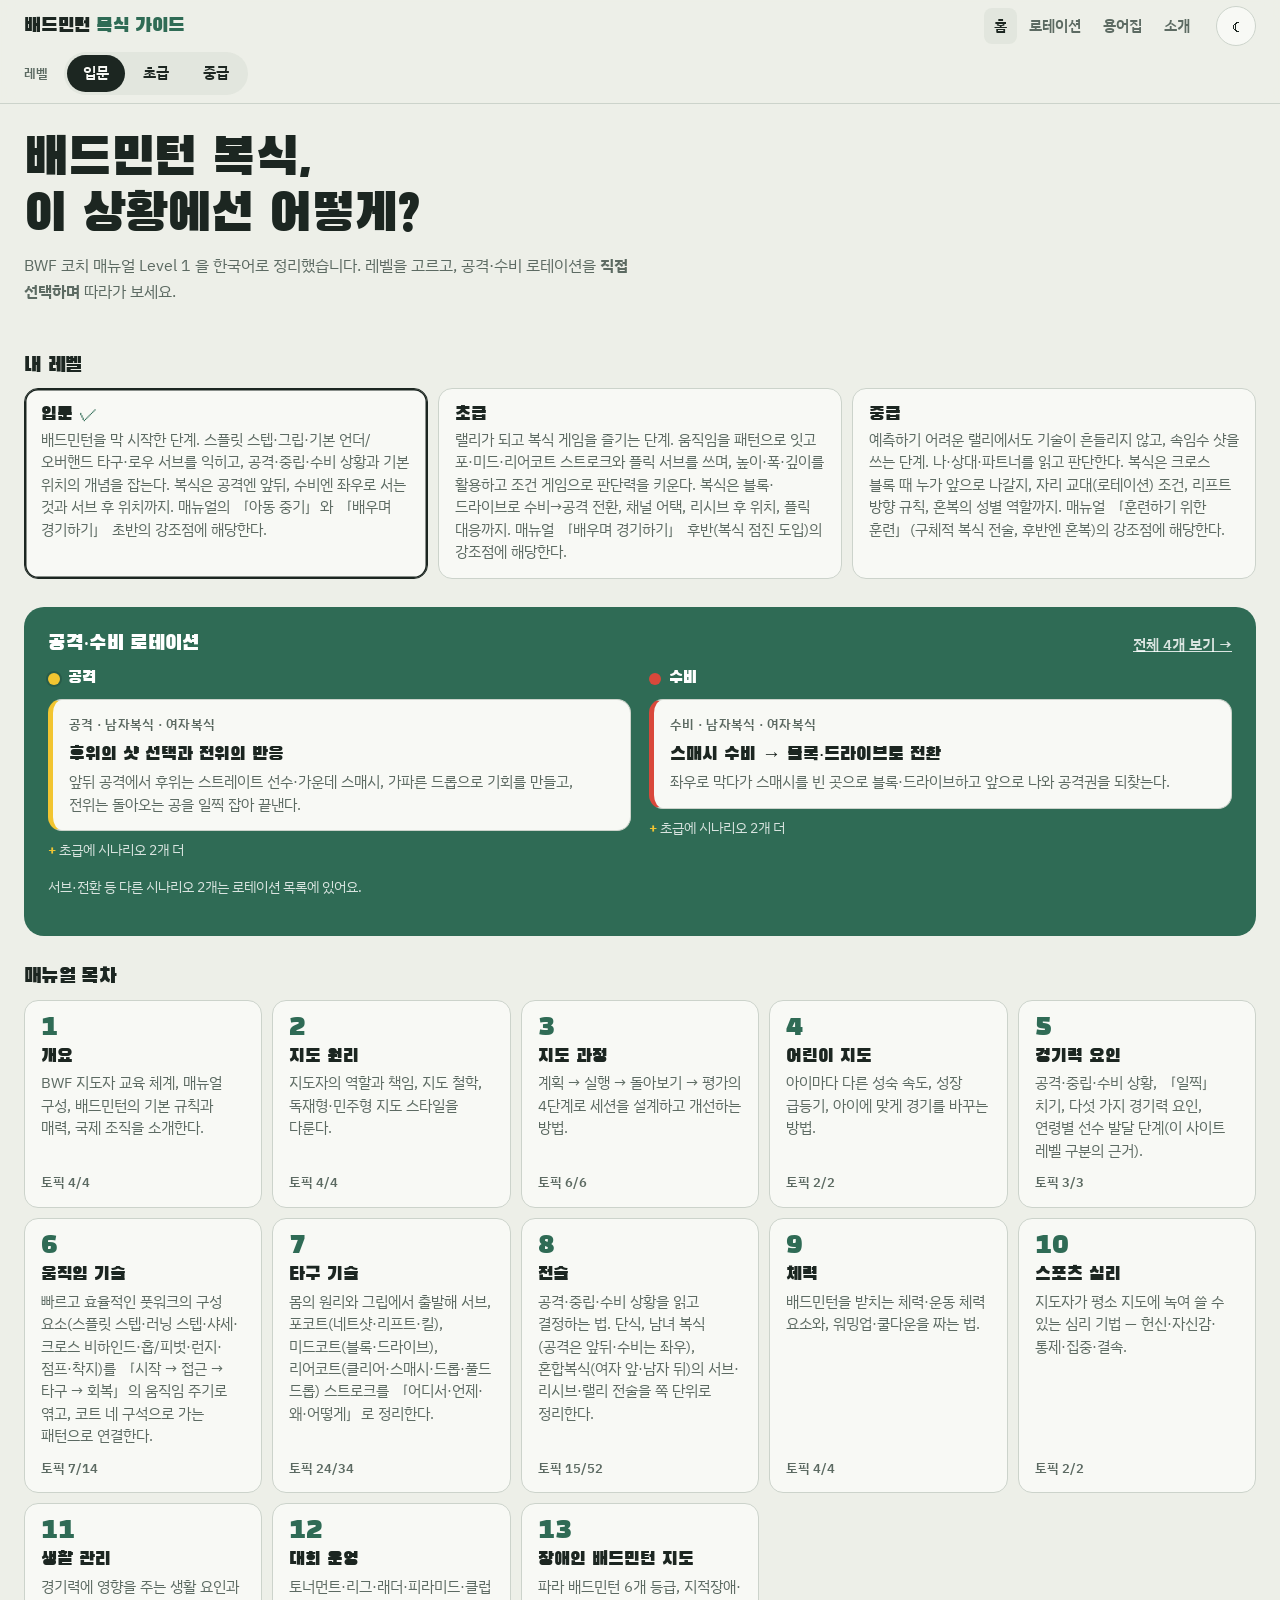
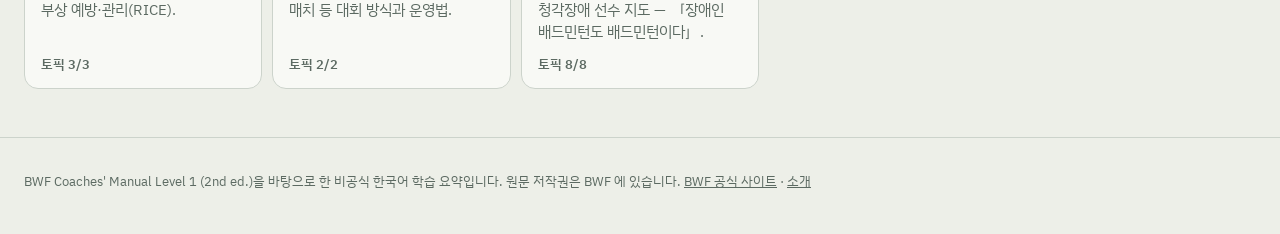
==== docs/index.html @ b3178d60 "feat: BWF 코치 매뉴얼 기반 배드민턴 복식 가이드 사이트 - BWF Coaches' Manual Level 1 (2판) 13개 모듈을 한국어로 요약·재구성(토픽 138, 용" ====
<!DOCTYPE html>
<html lang="ko">
<head>
<meta charset="UTF-8">
<meta name="viewport" content="width=device-width, initial-scale=1, viewport-fit=cover">
<title>배드민턴 복식 가이드</title>
<meta name="description" content="BWF 코치 매뉴얼 Level 1 을 바탕으로 한 비공식 한국어 배드민턴 학습 가이드 — 레벨별 토픽과 선택형 공격·수비 로테이션.">
<meta name="color-scheme" content="light dark">
<link rel="icon" href="data:image/svg+xml,%3Csvg xmlns='http://www.w3.org/2000/svg' viewBox='0 0 32 32'%3E%3Crect width='32' height='32' rx='7' fill='%232F6B55'/%3E%3Ccircle cx='16' cy='20' r='5' fill='%23F2C531'/%3E%3Cpath d='M12 17 L16 5 L20 17' fill='none' stroke='%23fff' stroke-width='2'/%3E%3C/svg%3E">
<link rel="preconnect" href="https://fonts.googleapis.com">
<link rel="preconnect" href="https://fonts.gstatic.com" crossorigin>
<link href="https://fonts.googleapis.com/css2?family=Black+Han+Sans&family=IBM+Plex+Sans+KR:wght@400;500;600;700&display=swap" rel="stylesheet">
<link rel="stylesheet" href="assets/style.css">
<script type="module" src="assets/app.js"></script>
</head>
<body>
<a class="skip" href="#view" onclick="event.preventDefault();document.getElementById('view').focus()">본문으로 건너뛰기</a>
<header class="site-header">
  <div class="bar">
    <a class="brand" href="#/" data-nav="home" data-base="#/">배드민턴 <span>복식 가이드</span></a>
    <nav class="site-nav" aria-label="주 메뉴">
      <a href="#/" data-nav="home" data-base="#/">홈</a>
      <a href="#/r" data-nav="r" data-base="#/r">로테이션</a>
      <a href="#/glossary" data-nav="glossary" data-base="#/glossary">용어집</a>
      <a href="#/about" data-nav="about" data-base="#/about">소개</a>
    </nav>
    <button type="button" id="theme-toggle" class="icon-btn" aria-label="화면 테마 바꾸기">☾</button>
  </div>
  <div class="level-row">
    <span class="level-label" id="level-label">레벨</span>
    <div class="segmented" id="level-bar" role="group" aria-labelledby="level-label"></div>
  </div>
</header>
<main id="view" tabindex="-1">
  <noscript><p>이 사이트는 자바스크립트가 필요합니다.</p></noscript>
</main>
<footer class="site-footer">
  <p>BWF Coaches' Manual Level 1 (2nd ed.)을 바탕으로 한 비공식 한국어 학습 요약입니다. 원문 저작권은 BWF 에 있습니다.
    <a href="https://corporate.bwfbadminton.com/" rel="noopener">BWF 공식 사이트</a> · <a href="#/about" data-nav="about" data-base="#/about">소개</a></p>
</footer>
</body>
</html>
---- docs/assets/style.css ----
/* 배드민턴 복식 가이드 — 초안(draft_rotation.html)의 시각 정체성을 잇는다:
   초록 매트 코트, 우리 팀 노랑 / 상대 빨강, IBM Plex Sans KR + Black Han Sans. 모바일 우선. */

:root {
  --paper: #EDEFE8; --panel: #F8F9F5; --ink: #1C2621; --muted: #5C6A62; --rule: #CCD3CB;
  --mat: #2F6B55; --mat-deep: #245746; --line: #F4F6F0;
  --a: #F2C531; --a-ink: #2A2306; --b: #D9483B; --b-ink: #FFFFFF;
  --focus: #1D5FD1; --chip: #E2E6DE; --chip-on: #1C2621; --chip-on-ink: #F8F9F5;
  --good: #2E7D4F; --good-bg: #DDF0E3; --ok: #8A6A00; --ok-bg: #FBF0C8; --risky: #B3362B; --risky-bg: #F9DEDA;
  --gutter: 16px; --radius: 14px;
}
@media (prefers-color-scheme: dark) {
  :root:not([data-theme="light"]) {
    --paper: #18201C; --panel: #202A25; --ink: #E5EAE5; --muted: #9AA79F; --rule: #34413A;
    --mat: #2B624E; --mat-deep: #204B3C; --focus: #7FB0FF; --chip: #2A3530; --chip-on: #E5EAE5; --chip-on-ink: #18201C;
    --good: #7BD69B; --good-bg: #1F3A2A; --ok: #F0CF63; --ok-bg: #3A3418; --risky: #FF8A7E; --risky-bg: #45221F;
  }
}
:root[data-theme="dark"] {
  --paper: #18201C; --panel: #202A25; --ink: #E5EAE5; --muted: #9AA79F; --rule: #34413A;
  --mat: #2B624E; --mat-deep: #204B3C; --focus: #7FB0FF; --chip: #2A3530; --chip-on: #E5EAE5; --chip-on-ink: #18201C;
  --good: #7BD69B; --good-bg: #1F3A2A; --ok: #F0CF63; --ok-bg: #3A3418; --risky: #FF8A7E; --risky-bg: #45221F;
}

*, *::before, *::after { box-sizing: border-box; }
html { -webkit-text-size-adjust: 100%; }
body {
  margin: 0; background: var(--paper); color: var(--ink);
  font-family: "IBM Plex Sans KR", "Apple SD Gothic Neo", "Malgun Gothic", "Noto Sans KR", sans-serif;
  font-size: 16px; line-height: 1.65; -webkit-font-smoothing: antialiased;
  word-break: keep-all; overflow-wrap: break-word; overflow-x: hidden;
}
h1, h2, h3 { font-family: "Black Han Sans", "IBM Plex Sans KR", "Malgun Gothic", sans-serif; font-weight: 400; letter-spacing: -.01em; margin: 0; line-height: 1.2; }
h1 { font-size: clamp(26px, 6vw, 40px); }
h2 { font-size: 21px; }
h3 { font-size: 17px; }
a { color: inherit; }
button { font: inherit; color: inherit; touch-action: manipulation; -webkit-tap-highlight-color: transparent; }
:focus-visible { outline: 3px solid var(--focus); outline-offset: 2px; border-radius: 6px; }
.sr-only { position: absolute; width: 1px; height: 1px; overflow: hidden; clip: rect(0 0 0 0); white-space: nowrap; }
.skip { position: absolute; left: -999px; top: 8px; background: var(--ink); color: var(--paper); padding: 8px 12px; border-radius: 8px; z-index: 50; }
.skip:focus { left: 8px; }
.muted { color: var(--muted); }
.small { font-size: 14px; }
.eyebrow { margin: 0 0 4px; font-size: 13px; font-weight: 600; color: var(--muted); letter-spacing: .02em; }
.lede { color: var(--muted); margin: 8px 0 0; max-width: 62ch; }
.src { font-size: 13px; color: var(--muted); margin: 14px 0 0; }
.loading { padding: 40px var(--gutter); color: var(--muted); }

/* ── 헤더 */
.site-header { position: relative; z-index: 30; background: color-mix(in srgb, var(--paper) 92%, transparent);
  backdrop-filter: blur(8px); -webkit-backdrop-filter: blur(8px); border-bottom: 1px solid var(--rule);
  padding-top: env(safe-area-inset-top, 0px); }
.bar, .level-row { max-width: 1280px; margin: 0 auto; padding: 0 var(--gutter); display: flex; align-items: center; gap: 8px 16px; }
.bar { min-height: 52px; flex-wrap: wrap; }
.brand { font-family: "Black Han Sans", sans-serif; font-size: 20px; text-decoration: none; white-space: nowrap; }
.brand span { color: var(--mat); }
.site-nav { order: 3; flex: 1 0 100%; display: flex; gap: 2px; margin: 0 0 4px -10px; overflow-x: auto; scrollbar-width: none; }
.site-nav a { padding: 6px 10px; border-radius: 8px; text-decoration: none; font-weight: 600; font-size: 15px; white-space: nowrap; color: var(--muted); }
.site-nav a[aria-current="page"] { color: var(--ink); background: var(--chip); }
.icon-btn { margin-left: auto; border: 1.5px solid var(--rule); background: var(--panel); width: 40px; height: 40px; border-radius: 50%; cursor: pointer; flex: 0 0 auto; }
.level-row { padding-bottom: 8px; }
.level-label { font-size: 13px; color: var(--muted); font-weight: 600; }
.segmented { display: inline-flex; background: var(--chip); border-radius: 999px; padding: 3px; gap: 2px; }
.seg { border: 0; background: none; padding: 6px 16px; border-radius: 999px; cursor: pointer; font-weight: 600; font-size: 15px; min-height: 36px; }
.seg[aria-pressed="true"] { background: var(--chip-on); color: var(--chip-on-ink); }

main#view { max-width: 1280px; margin: 0 auto; padding: 20px var(--gutter) 48px; outline: none; }
.site-footer { max-width: 1280px; margin: 0 auto; padding: 20px var(--gutter) calc(28px + env(safe-area-inset-bottom, 0px)); border-top: 1px solid var(--rule); font-size: 13px; color: var(--muted); }

/* ── 공통 부품 */
.btn { display: inline-flex; align-items: center; justify-content: center; gap: 6px; min-height: 44px; padding: 0 18px;
  border-radius: 999px; border: 1.5px solid var(--rule); background: var(--panel); font-weight: 600; text-decoration: none; cursor: pointer; }
.btn:hover { border-color: var(--ink); }
.btn.primary { background: var(--ink); color: var(--paper); border-color: var(--ink); }
.cbtn { border: 1.5px solid var(--rule); background: var(--panel); padding: 6px 14px; border-radius: 999px; cursor: pointer; font-weight: 600; font-size: 14px; }
.card { display: flex; flex-direction: column; gap: 4px; padding: 14px 16px; background: var(--panel); border: 1px solid var(--rule);
  border-radius: var(--radius); text-decoration: none; height: 100%; transition: border-color .15s, transform .15s; }
a.card:hover { border-color: var(--ink); }
.card-title { font-family: "Black Han Sans", sans-serif; font-size: 19px; line-height: 1.25; }
.card-text { color: var(--muted); font-size: 14.5px; line-height: 1.55; }
.cards { list-style: none; margin: 10px 0 0; padding: 0; display: grid; gap: 10px; }
.cards.grid { grid-template-columns: repeat(auto-fill, minmax(260px, 1fr)); }
.more { font-size: 13.5px; color: var(--muted); margin: 8px 0 0; }
.more::before { content: "+ "; font-weight: 700; color: var(--mat); }
.lvchips { display: inline-flex; gap: 4px; flex-wrap: wrap; }
.lvchip { font-size: 12px; font-weight: 700; padding: 1px 8px; border-radius: 999px; background: var(--chip); color: var(--muted); white-space: nowrap; }
.chip { display: inline-flex; gap: 6px; align-items: baseline; padding: 4px 12px; border-radius: 999px; background: var(--chip); text-decoration: none; font-weight: 600; margin: 0 6px 6px 0; }
.chip .en, .en { font-size: 12.5px; font-weight: 400; color: var(--muted); }
.notice, .pv-notice { background: var(--ok-bg); border-radius: 10px; padding: 10px 14px; margin: 12px 0 0; font-size: 14.5px; }
.crumbs { font-size: 14px; color: var(--muted); margin-bottom: 10px; }
.crumbs a { text-decoration: none; font-weight: 600; }
.page-head { margin-bottom: 20px; }
.cat-h { display: flex; align-items: center; gap: 8px; }
.cat-h::before { content: ""; width: 12px; height: 12px; border-radius: 50%; background: var(--mat); }
.cat-h.cat-attack::before { background: var(--a); box-shadow: 0 0 0 2px rgba(0,0,0,.15); }
.cat-h.cat-defense::before { background: var(--b); }

/* ── 홈 */
.hero { padding: 8px 0 20px; }
.hero h1 { font-size: clamp(30px, 8vw, 52px); line-height: 1.08; }
section + section { margin-top: 28px; }
.level-cards { display: grid; gap: 10px; margin-top: 10px; grid-template-columns: 1fr; }
.level-card { text-align: left; display: flex; flex-direction: column; gap: 2px; padding: 14px 16px; border-radius: var(--radius);
  border: 1.5px solid var(--rule); background: var(--panel); cursor: pointer; }
.level-card.on { border-color: var(--ink); box-shadow: inset 0 0 0 1.5px var(--ink); }
.level-card.on .card-title::after { content: " ✓"; color: var(--mat); }
.section-head { display: flex; justify-content: space-between; align-items: baseline; gap: 12px; flex-wrap: wrap; }
.section-head a { font-weight: 600; font-size: 14.5px; }
.feature { background: var(--mat); color: #fff; margin-left: calc(-1 * var(--gutter)); margin-right: calc(-1 * var(--gutter));
  padding: 20px var(--gutter) 22px; }
.feature .muted, .feature .more, .feature .section-head a { color: rgba(255,255,255,.82); }
.feature .more::before { color: var(--a); }
.feature .card { color: var(--ink); }
.two-col { display: grid; gap: 18px; margin-top: 12px; }
.two-col .cat-h { color: #fff; }
.sc-card.cat-attack { border-left: 5px solid var(--a); }
.sc-card.cat-defense { border-left: 5px solid var(--b); }
.modules { list-style: none; padding: 0; margin: 10px 0 0; display: grid; gap: 10px; grid-template-columns: repeat(auto-fill, minmax(150px, 1fr)); }
.mod-card { position: relative; padding-top: 12px; }
.mod-no { font-family: "Black Han Sans", sans-serif; font-size: 28px; color: var(--mat); line-height: 1; }
.mod-card .meta { margin-top: auto; padding-top: 6px; font-size: 12.5px; font-weight: 600; color: var(--muted); }

/* ── 모듈·토픽 */
.msection { background: var(--panel); border: 1px solid var(--rule); border-radius: var(--radius); padding: 16px; }
.msection + .msection { margin-top: 12px; }
.topic-list { list-style: none; margin: 8px 0 0; padding: 0; }
.topic-list li + li { border-top: 1px solid var(--rule); }
.topic-list a { display: flex; justify-content: space-between; align-items: center; gap: 10px; padding: 10px 2px; text-decoration: none; font-weight: 600; }
.meta-line { margin: 8px 0 0; display: flex; gap: 8px; align-items: center; flex-wrap: wrap; }
.topic-grid { display: grid; gap: 12px; }
.tblock { background: var(--panel); border: 1px solid var(--rule); border-radius: var(--radius); padding: 16px; }
.tblock ul { margin: 8px 0 0; padding-left: 1.2em; }
.tblock li { margin-bottom: 4px; }
.tblock.what { border-top: 4px solid var(--mat); }
.tblock.how { border-top: 4px solid var(--a); }
.tblock.keys { border-top: 4px solid var(--b); }
.tblock.rots .cards { grid-template-columns: repeat(auto-fill, minmax(240px, 1fr)); }
section.tblock + section.tblock, .topic-grid + .tblock { margin-top: 12px; }
.term-chips { margin: 8px 0 0; }
.notice-box { border-left: 5px solid var(--mat); }
.lv-desc dt { font-weight: 700; margin-top: 8px; }
.lv-desc dd { margin: 0; color: var(--muted); }

/* ── 용어집 */
.search input { width: 100%; max-width: 420px; margin-top: 12px; font: inherit; padding: 10px 14px; border-radius: 12px;
  border: 1.5px solid var(--rule); background: var(--panel); color: var(--ink); min-height: 46px; }
.glossary { margin: 0; display: grid; gap: 8px; }
.term { background: var(--panel); border: 1px solid var(--rule); border-radius: 12px; padding: 12px 16px; scroll-margin-top: 120px; }
.term.focus { border-color: var(--mat); box-shadow: 0 0 0 2px var(--mat); }
.term dt { font-weight: 700; font-size: 17px; }
.term .aka { font-size: 13px; color: var(--muted); font-weight: 400; }
.term dd { margin: 4px 0 0; }
.term .src { margin: 0; }

.empty { padding: 32px 0; max-width: 60ch; }

/* ── 로테이션 플레이어 */
.pv { display: grid; gap: 14px; grid-template-columns: minmax(0, 1fr);
  grid-template-areas: "head" "path" "stage" "info"; }
.pv-head { grid-area: head; }
.pv-head h1 { font-size: clamp(24px, 6vw, 34px); }
.pv-head .lede { margin-top: 4px; font-size: 15px; }
.back { display: inline-block; font-size: 14px; font-weight: 600; text-decoration: none; color: var(--muted); margin-bottom: 6px; }
.pv-path { grid-area: path; min-width: 0; }
.pv-path h2 { font-size: 15px; font-family: inherit; font-weight: 700; color: var(--muted); }
.pv-path ol { list-style: none; margin: 6px 0 0; padding: 0 0 4px; display: flex; gap: 6px; overflow-x: auto; scrollbar-width: thin; }
.pv-path li { flex: 0 0 auto; display: flex; flex-direction: column; gap: 2px; max-width: 220px; padding: 6px 10px;
  border-radius: 10px; background: var(--panel); border: 1px solid var(--rule); font-size: 13.5px; line-height: 1.35; }
.crumb { font-weight: 600; text-decoration: none; }
a.crumb { color: var(--focus); text-decoration: underline; text-underline-offset: 2px; }
.crumb[aria-current] { color: var(--ink); }
.pv-path li:has([aria-current]) { border-color: var(--ink); }
.picked { font-size: 12.5px; color: var(--muted); }
.picked.q-good { color: var(--good); } .picked.q-ok { color: var(--ok); } .picked.q-risky { color: var(--risky); }
.pv-path .hint { display: none; font-size: 13px; color: var(--muted); margin: 10px 0 0; }

.pv-stage { grid-area: stage; display: flex; flex-direction: column; align-items: center; gap: 8px; min-width: 0; }
.court-host { width: 100%; display: flex; justify-content: center; }
svg.court { display: block; width: auto; max-width: 100%; height: min(58svh, 560px); }
@supports not (height: 1svh) { svg.court { height: min(58vh, 560px); } }
.player .body { stroke: rgba(0,0,0,.35); stroke-width: 3; }
.player .ring { fill: none; stroke: #fff; stroke-width: 4; opacity: 0; transition: opacity .3s; }
.player.hl .ring { opacity: 1; }
.player .sub { font-size: 21px; fill: #fff; paint-order: stroke; stroke: rgba(0,0,0,.65); stroke-width: 5px; stroke-linejoin: round; }
.sec-summary { margin: 6px 0 0; color: var(--muted); }
.player text { font-family: "IBM Plex Sans KR", "Malgun Gothic", sans-serif; font-weight: 700; font-size: 25px; text-anchor: middle; dominant-baseline: central; }
.pbody { transform: scale(1.2); }
.ghost { fill: none; stroke: rgba(255,255,255,.55); stroke-width: 2.5; stroke-dasharray: 6 6; }
.move { stroke: rgba(255,255,255,.55); stroke-width: 2.5; fill: none; }
.zone rect { fill: rgba(255,255,255,.10); stroke: rgba(255,255,255,.45); stroke-width: 2; stroke-dasharray: 10 8; }
.zone-A rect { fill: rgba(242,197,49,.14); stroke: rgba(242,197,49,.7); }
.zone-B rect { fill: rgba(217,72,59,.14); stroke: rgba(255,140,128,.7); }
.zone text { fill: #fff; font-size: 22px; font-weight: 600; font-family: "IBM Plex Sans KR", sans-serif; text-anchor: middle; opacity: .92; }
.sidelabel { font-family: "IBM Plex Sans KR", sans-serif; font-size: 21px; font-weight: 600; fill: rgba(255,255,255,.75); text-anchor: middle; }
.stage-tools { display: flex; gap: 10px; align-items: center; }
.mix-note { font-size: 13px; color: var(--muted); }
.shot-legend { display: flex; flex-wrap: wrap; justify-content: center; gap: 4px 14px; font-size: 12px; color: var(--muted); }
.shot-legend svg { vertical-align: middle; margin-right: 4px; }

.pv-info { grid-area: info; background: var(--panel); border: 1px solid var(--rule); border-radius: var(--radius); padding: 16px; min-width: 0; }
.pv-info h2 { font-size: 22px; outline: none; }
.explain { margin: 8px 0 0; }
.ask { margin: 16px 0 8px; font-size: 16px; font-family: inherit; font-weight: 700; }
.choices { display: grid; gap: 8px; }
.choice { display: flex; justify-content: space-between; align-items: center; gap: 10px; text-align: left; min-height: 50px;
  padding: 10px 14px; border-radius: 12px; border: 1.5px solid var(--rule); background: var(--paper); cursor: pointer; font-weight: 600; }
.choice:hover { border-color: var(--ink); }
.choice[aria-pressed="true"] { border-color: var(--ink); background: var(--chip-on); color: var(--chip-on-ink); }
.choice.tried:not([aria-pressed="true"]) { border-style: dashed; }
.qchip { font-size: 12px; font-weight: 700; padding: 1px 8px; border-radius: 999px; white-space: nowrap; }
.qchip.q-good, .verdict.q-good { background: var(--good-bg); color: var(--good); }
.qchip.q-ok, .verdict.q-ok { background: var(--ok-bg); color: var(--ok); }
.qchip.q-risky, .verdict.q-risky { background: var(--risky-bg); color: var(--risky); }
.verdict { margin-top: 12px; border-radius: 12px; padding: 12px 14px; animation: rise .25s ease-out; }
.qbadge { margin: 0; font-weight: 700; font-size: 15px; }
.qbadge::before { margin-right: 6px; }
.q-good .qbadge::before { content: "●"; } .q-ok .qbadge::before { content: "◐"; } .q-risky .qbadge::before { content: "▲"; }
.why { margin: 4px 0 10px; color: var(--ink); }
.actions { display: flex; flex-wrap: wrap; gap: 8px; margin-top: 14px; align-items: center; }
.result { margin-top: 14px; border-radius: 12px; padding: 12px 14px; background: var(--chip); }
.result p { margin: 4px 0 0; }
.rbadge { margin: 0 !important; font-family: "Black Han Sans", sans-serif; font-size: 22px; }
.r-attack_gained, .r-point_won { background: var(--good-bg); }
.r-attack_gained .rbadge, .r-point_won .rbadge { color: var(--good); }
.r-point_lost { background: var(--risky-bg); }
.r-point_lost .rbadge { color: var(--risky); }
.r-defense_held { background: var(--ok-bg); }
.r-defense_held .rbadge { color: var(--ok); }
@keyframes rise { from { opacity: 0; transform: translateY(6px); } to { opacity: 1; transform: none; } }

/* ── 넓은 화면 */
@media (min-width: 720px) {
  :root { --gutter: 24px; }
  .site-header { position: sticky; top: 0; }
  .site-nav { order: 0; flex: 0 1 auto; margin: 0 0 0 auto; }
  .icon-btn { margin-left: 0; }
  .level-cards { grid-template-columns: repeat(3, 1fr); }
  .two-col { grid-template-columns: 1fr 1fr; }
  .modules { grid-template-columns: repeat(auto-fill, minmax(230px, 1fr)); }
  .feature { border-radius: 20px; margin-left: 0; margin-right: 0; padding: 24px; }
  .topic-grid { grid-template-columns: repeat(auto-fit, minmax(260px, 1fr)); }
}
@media (min-width: 1100px) {
  .pv { grid-template-columns: 240px minmax(0, 1fr) 380px; grid-template-areas: "head head head" "path stage info"; align-items: start; column-gap: 24px; }
  .pv-path, .pv-info { position: sticky; top: 120px; }
  .pv-path ol { flex-direction: column; overflow: visible; }
  .pv-path li { max-width: none; }
  .pv-path .hint { display: block; }
  svg.court { height: min(60vh, 820px); }
}
@media (prefers-reduced-motion: reduce) {
  *, *::before, *::after { animation: none !important; transition: none !important; scroll-behavior: auto !important; }
}
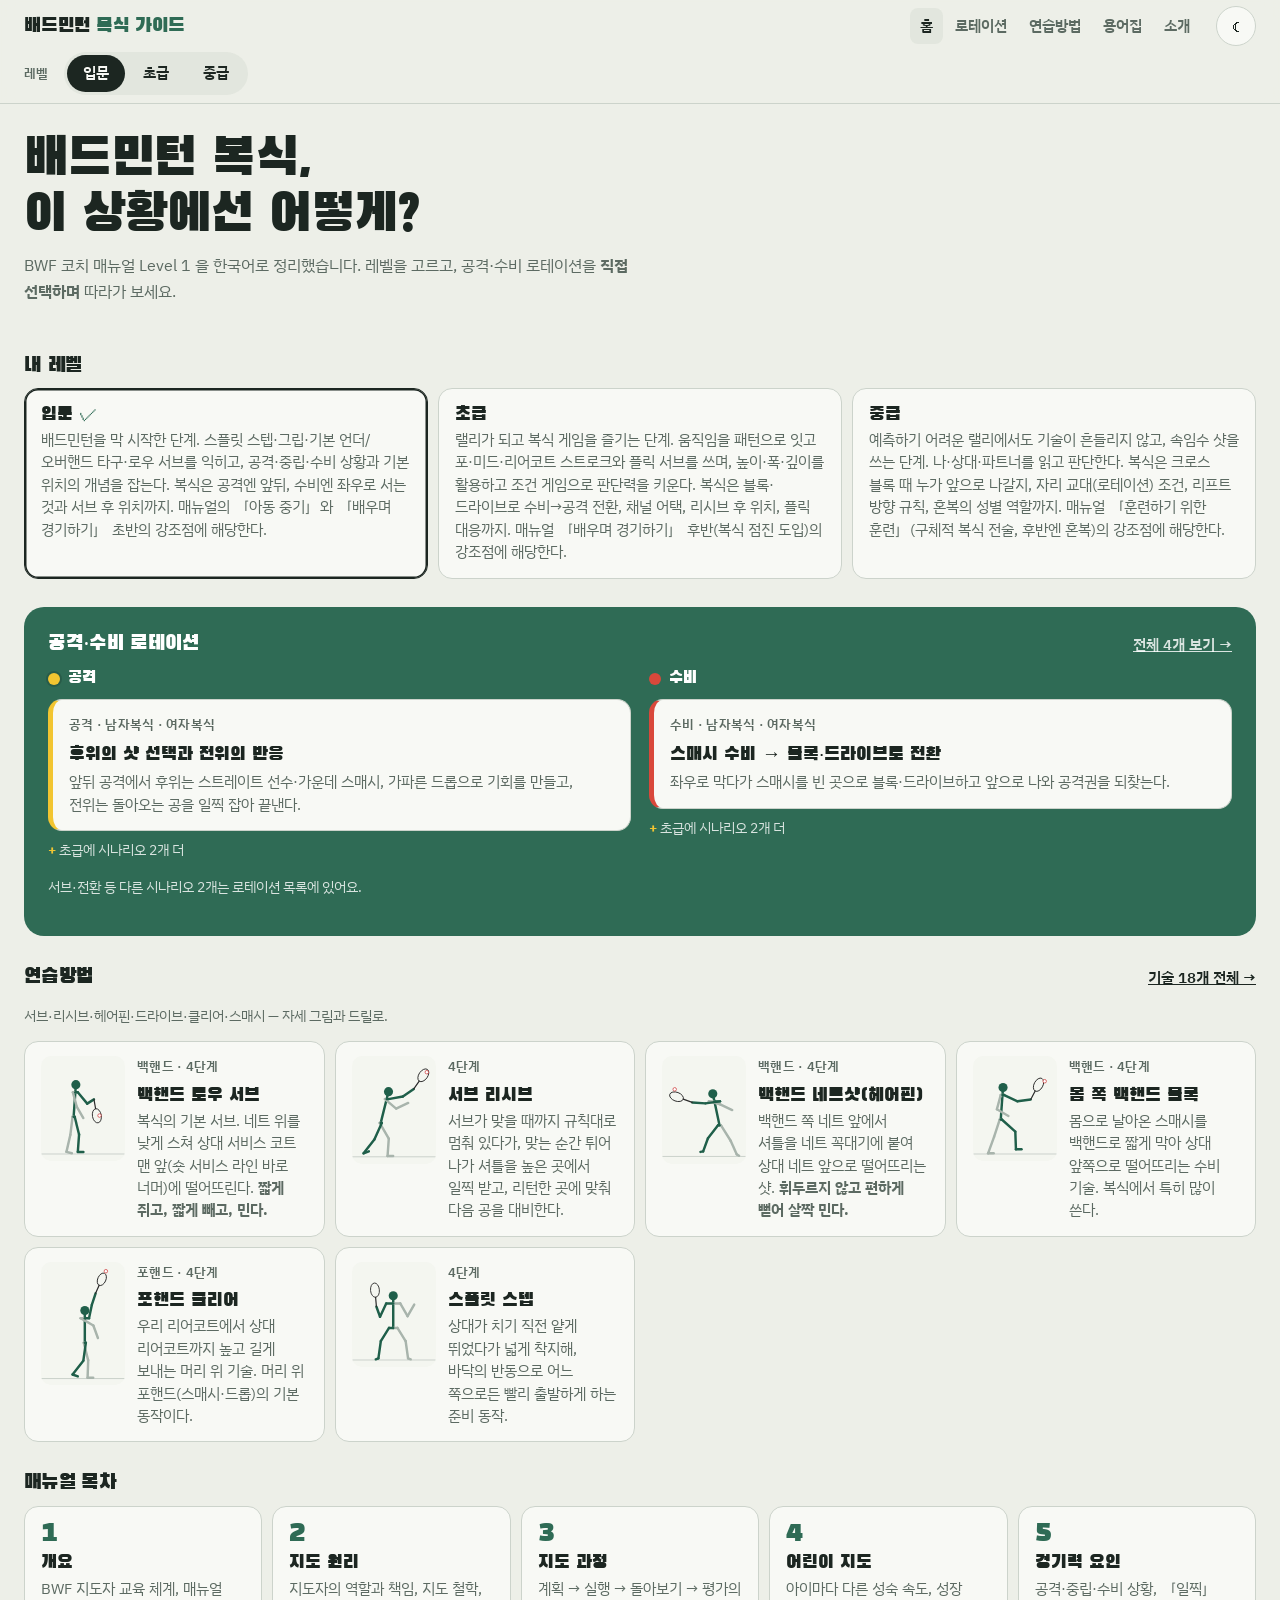
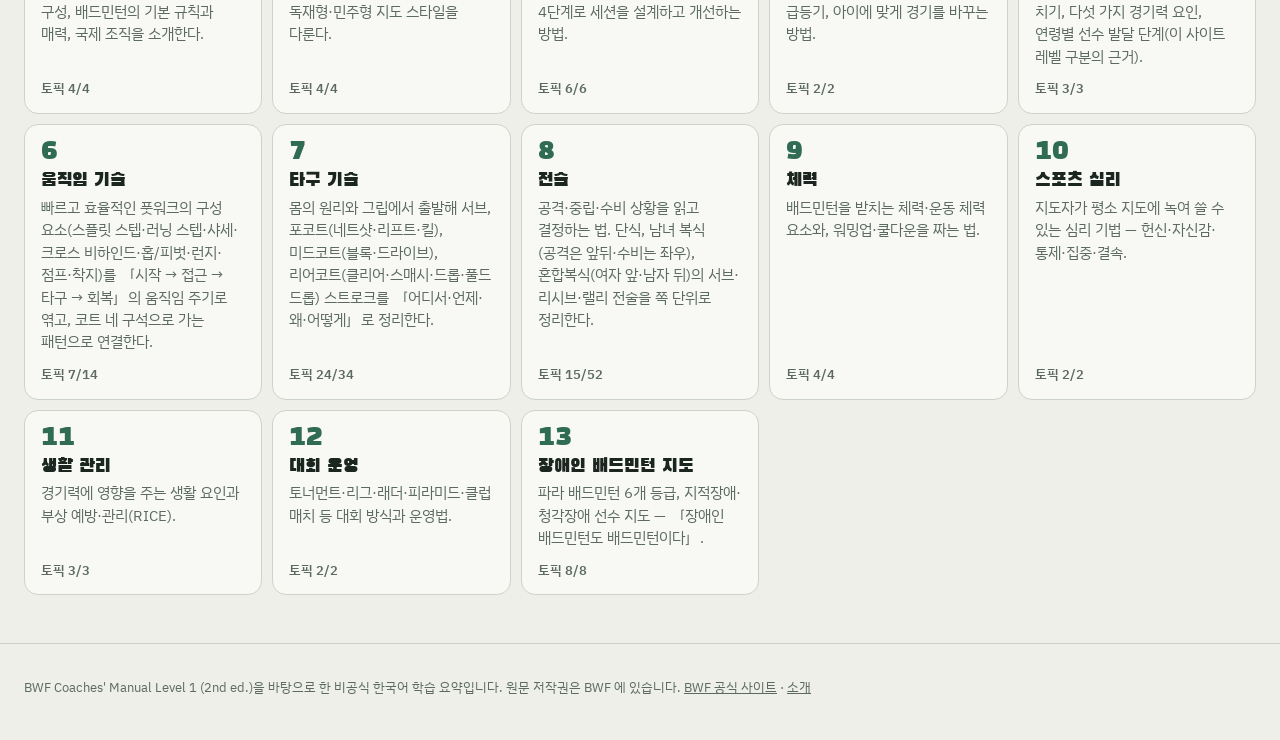
==== commit a7f6606a: "feat: 연습방법 탭 추가 및 모바일 최적화 연습방법 탭 - BWF 매뉴얼 Module 6·7·8 기반 기술 27개(그립 4·움직임 2·서브 5·리시브 1·네트 6·미드 3·후위" ====
--- a/docs/index.html
+++ b/docs/index.html
@@ -11,6 +11,8 @@
 <link rel="preconnect" href="https://fonts.gstatic.com" crossorigin>
 <link href="https://fonts.googleapis.com/css2?family=Black+Han+Sans&family=IBM+Plex+Sans+KR:wght@400;500;600;700&display=swap" rel="stylesheet">
 <link rel="stylesheet" href="assets/style.css">
+<link rel="stylesheet" href="assets/practice.css">
+<link rel="stylesheet" href="assets/mobile.css">
 <script type="module" src="assets/app.js"></script>
 </head>
 <body>
@@ -21,6 +23,7 @@
     <nav class="site-nav" aria-label="주 메뉴">
       <a href="#/" data-nav="home" data-base="#/">홈</a>
       <a href="#/r" data-nav="r" data-base="#/r">로테이션</a>
+      <a href="#/p" data-nav="p" data-base="#/p">연습방법</a>
       <a href="#/glossary" data-nav="glossary" data-base="#/glossary">용어집</a>
       <a href="#/about" data-nav="about" data-base="#/about">소개</a>
     </nav>
@@ -34,6 +37,12 @@
 <main id="view" tabindex="-1">
   <noscript><p>이 사이트는 자바스크립트가 필요합니다.</p></noscript>
 </main>
+<nav class="tabbar" aria-label="주 메뉴(하단)">
+  <a href="#/" data-nav="home" data-base="#/"><svg viewBox="0 0 24 24" aria-hidden="true"><path d="M3 11 12 4l9 7v9h-6v-6H9v6H3z"/></svg><span>홈</span></a>
+  <a href="#/r" data-nav="r" data-base="#/r"><svg viewBox="0 0 24 24" aria-hidden="true"><rect x="5" y="2.5" width="14" height="19" rx="1.5"/><path d="M5 12h14M12 2.5v5M12 16.5v5"/></svg><span>로테이션</span></a>
+  <a href="#/p" data-nav="p" data-base="#/p"><svg viewBox="0 0 24 24" aria-hidden="true"><circle cx="10" cy="4.5" r="2"/><path d="M10 7v7l-3 7M10 14l3 7M10 9l-4 3M10 9l5-4 4-2"/></svg><span>연습방법</span></a>
+  <a href="#/glossary" data-nav="glossary" data-base="#/glossary"><svg viewBox="0 0 24 24" aria-hidden="true"><path d="M5 3h11a3 3 0 0 1 3 3v15H8a3 3 0 0 1-3-3z"/><path d="M5 18a3 3 0 0 1 3-3h11"/></svg><span>용어집</span></a>
+</nav>
 <footer class="site-footer">
   <p>BWF Coaches' Manual Level 1 (2nd ed.)을 바탕으로 한 비공식 한국어 학습 요약입니다. 원문 저작권은 BWF 에 있습니다.
     <a href="https://corporate.bwfbadminton.com/" rel="noopener">BWF 공식 사이트</a> · <a href="#/about" data-nav="about" data-base="#/about">소개</a></p>
--- a/docs/assets/practice.css
+++ b/docs/assets/practice.css
@@ -0,0 +1,103 @@
+/* 연습방법 탭 — 자세 그림(pose.js)·드릴 배치도(diagram.js). 토큰은 style.css :root 를 쓴다. */
+:root { --pz-near: #1F5F4A; --pz-far: #A8B4AC; --pz-bg: #F4F6F0; --pz-racket: #2B2B2B; --pz-floor: #B9C2BA; }
+@media (prefers-color-scheme: dark) {
+  :root:not([data-theme="light"]) { --pz-near: #8FD1B5; --pz-far: #4E5D55; --pz-bg: #1B2420; --pz-racket: #E5EAE5; --pz-floor: #3C4943; }
+}
+:root[data-theme="dark"] { --pz-near: #8FD1B5; --pz-far: #4E5D55; --pz-bg: #1B2420; --pz-racket: #E5EAE5; --pz-floor: #3C4943; }
+
+.pose-svg { display: block; width: 100%; height: auto; background: var(--pz-bg); border-radius: 10px; }
+.pz-floor { stroke: var(--pz-floor); stroke-width: 2; }
+.pz-bone { stroke-width: 7; stroke-linecap: round; }
+.pz-near { stroke: var(--pz-near); }
+.pz-far { stroke: var(--pz-far); }
+.pz-head { fill: var(--pz-near); }
+.pz-handle { stroke: var(--pz-racket); stroke-width: 3.5; stroke-linecap: round; }
+.pz-head-r { fill: none; stroke: var(--pz-racket); stroke-width: 2.5; }
+.pz-shuttle { fill: #fff; stroke: #C33; stroke-width: 2; }
+.pz-air { font-size: 11px; fill: var(--muted); font-weight: 700; }
+.pz-arrow { stroke-width: 2.5; fill: none; }
+.pz-move { stroke: #2F7FB8; stroke-dasharray: 5 4; } .pz-move-fill { fill: #2F7FB8; } .pz-move-t { fill: #2F7FB8; }
+.pz-swing { stroke: #D9483B; } .pz-swing-fill { fill: #D9483B; } .pz-swing-t { fill: #D9483B; }
+.pz-rotate { stroke: #C98A00; stroke-dasharray: 2 4; stroke-linecap: round; } .pz-rotate-fill { fill: #C98A00; } .pz-rotate-t { fill: #C98A00; }
+.pz-force { stroke: #6B3FA0; stroke-width: 4; } .pz-force-fill { fill: #6B3FA0; } .pz-force-t { fill: #6B3FA0; }
+.pz-alabel { dominant-baseline: central; font-size: 10px; font-weight: 700; paint-order: stroke; stroke: var(--pz-bg); stroke-width: 3px; }
+.pz-dot { fill: var(--a); stroke: #000; stroke-width: 1.2; }
+.pz-leader { stroke: var(--ink); stroke-width: 1; opacity: .6; }
+.pz-box { fill: var(--panel); stroke: var(--ink); stroke-width: .8; opacity: .95; }
+.pz-ctext { font-size: 11px; fill: var(--ink); dominant-baseline: central; font-weight: 600; }
+
+/* 목록 카드 */
+.skill-grid { grid-template-columns: repeat(auto-fill, minmax(min(100%, 280px), 1fr)); }
+.skill-card { flex-direction: row; align-items: stretch; gap: 12px; }
+.skill-card .pose-thumb { flex: 0 0 84px; }
+.skill-body { display: flex; flex-direction: column; gap: 2px; min-width: 0; }
+.pose-thumb { display: block; }
+.pose-thumb.small { width: 54px; }
+
+/* 상세 */
+.ww { display: grid; gap: 10px; grid-template-columns: repeat(auto-fit, minmax(min(100%, 220px), 1fr)); margin-bottom: 20px; }
+.ww .tblock p { margin: 6px 0 0; }
+.pose-sec { background: var(--panel); border: 1px solid var(--rule); border-radius: var(--radius); padding: 16px; }
+.pose-tools { display: flex; gap: 12px; align-items: center; flex-wrap: wrap; }
+.lefty { font-size: 14px; display: inline-flex; gap: 6px; align-items: center; cursor: pointer; }
+.lefty input { width: 18px; height: 18px; }
+.pose-layout { display: grid; gap: 14px; margin-top: 12px; }
+.pose-stage { max-width: 360px; width: 100%; margin: 0 auto; }
+.phase-strip { list-style: none; margin: 0; padding: 0; display: flex; gap: 8px; overflow-x: auto; padding-bottom: 4px; }
+.phase-strip li { flex: 0 0 auto; }
+.phase-btn { display: flex; flex-direction: column; align-items: center; gap: 4px; width: 92px; padding: 6px; border-radius: 10px;
+  border: 1.5px solid var(--rule); background: var(--paper); cursor: pointer; font-size: 13px; font-weight: 600; line-height: 1.3; }
+.phase-btn .pose-thumb { width: 76px; }
+.phase-btn[aria-pressed="true"] { border-color: var(--ink); box-shadow: inset 0 0 0 1.5px var(--ink); }
+.cues { margin-top: 10px; }
+.cues h3 { font-size: 18px; }
+.cues ul { margin: 6px 0 0; padding-left: 1.2em; }
+.cues li { margin-bottom: 3px; }
+
+.drills-sec { margin-top: 24px; }
+.drills { list-style: none; padding: 0; margin: 10px 0 0; display: grid; gap: 12px; }
+.drill { background: var(--panel); border: 1px solid var(--rule); border-radius: var(--radius); padding: 14px 16px; }
+.drill-head { display: flex; align-items: center; gap: 10px; flex-wrap: wrap; }
+.drill-head h3 { font-size: 18px; flex: 1 1 200px; }
+.drill-no { flex: 0 0 auto; width: 30px; height: 30px; border-radius: 50%; background: var(--mat); color: #fff; display: grid; place-items: center; font-weight: 700; }
+.drill-grid { display: grid; gap: 12px; margin-top: 8px; }
+.drill-text p { margin: 6px 0 0; }
+.steps, .success { margin: 6px 0 0; padding-left: 1.3em; }
+.success li::marker { content: "✓ "; color: var(--good); }
+.reps { color: var(--muted); }
+.pose-ref { display: inline-flex; align-items: center; gap: 8px; margin-top: 10px; padding: 4px 10px 4px 4px; border-radius: 10px;
+  border: 1.5px solid var(--rule); background: var(--paper); cursor: pointer; font-weight: 600; font-size: 14px; }
+.drill-diagram { margin: 0; }
+.dg-host { display: flex; justify-content: center; }
+svg.court.diagram { height: auto; width: 100%; max-width: 340px; max-height: 60svh; }
+.drill-diagram figcaption { display: flex; flex-wrap: wrap; gap: 4px 12px; justify-content: center; font-size: 13px; margin-top: 6px; }
+.dg-role i { display: inline-block; width: 12px; height: 12px; border-radius: 50%; margin-right: 4px; vertical-align: -1px; border: 1px solid rgba(0,0,0,.3); }
+.dg-badge { fill: #1C2621; stroke: #fff; stroke-width: 2.5; }
+.dg-badge-t { fill: #fff; font: 700 20px "IBM Plex Sans KR", sans-serif; text-anchor: middle; dominant-baseline: central; }
+.dg-note { fill: #fff; font: 600 22px "IBM Plex Sans KR", sans-serif; text-anchor: middle; paint-order: stroke; stroke: rgba(0,0,0,.45); stroke-width: 4px; }
+.tips-grid { margin-top: 20px; }
+.tblock.keys-ok { border-top: 4px solid var(--mat); }
+.errors dt { font-weight: 700; margin-top: 8px; }
+.errors dd { margin: 2px 0 0; color: var(--muted); }
+
+@media (min-width: 900px) {
+  .pose-layout { grid-template-columns: minmax(280px, 380px) 1fr; align-items: start; }
+  .phase-strip { flex-wrap: wrap; }
+  .drill-grid { grid-template-columns: 1fr minmax(240px, 320px); }
+}
+/* 그리드 자식이 내용 폭(가로 스크롤 띠)만큼 늘어나 페이지를 밀지 않게 */
+.pose-layout > *, .drill-grid > *, .pose-side { min-width: 0; }
+/* 자세 무대: 발·바닥선까지 전신이 한 화면에 — 높이를 화면 기준으로 제한하고 폭은 비율로 */
+.pose-stage { max-width: none; display: flex; justify-content: center; }
+.pose-stage .pose-svg { width: auto; max-width: 100%; height: min(55vh, 520px); }
+@supports (height: 1svh) { .pose-stage .pose-svg { height: min(55svh, 520px); } }
+/* 넓은 화면은 헤더가 고정되므로 드릴의 「자세: …」로 이동할 때 무대가 헤더에 가리지 않게 */
+@media (min-width: 720px) { .pose-sec { scroll-margin-top: 112px; } }
+.pz-shadow { fill: var(--pz-floor); opacity: .7; }
+.pz-air { font-size: 13px; fill: var(--pz-near); }
+/* 배치도는 코트 일부를 작게 보여 주므로 글씨·번호를 로테이션 코트보다 키운다 */
+.diagram .zone text { font-size: 30px; }
+.diagram .dg-note { font-size: 30px; stroke-width: 5px; }
+.diagram .dg-badge { r: 21px; }
+.diagram .dg-badge-t { font-size: 25px; }
+.pd-summary { margin: -12px 0 20px; }
--- a/docs/assets/mobile.css
+++ b/docs/assets/mobile.css
@@ -0,0 +1,137 @@
+/* 좁은 화면(< 720px) 최적화 — 넓은 화면 레이아웃은 style.css·practice.css 그대로.
+   상단은 한 줄(제목 + 레벨), 메뉴는 하단 탭바, 로테이션 선택지는 탭바 위 고정 시트. */
+
+.tabbar { display: none; }
+.sheet-title { display: none; }
+.v-choice, .more-hint { display: none; }
+
+@media (max-width: 719.98px) {
+  :root { --tabbar-h: 58px; --header-h: 56px; --sheet-base: 215px; }
+  body { padding-bottom: calc(var(--tabbar-h) + env(safe-area-inset-bottom, 0px)); }
+  main#view { padding-top: 12px; }
+
+  /* ── 상단: 한 줄 */
+  .site-header { position: sticky; top: 0; display: flex; align-items: center; gap: 8px;
+    min-height: var(--header-h); padding: env(safe-area-inset-top, 0px) 12px 0; }
+  .site-header .bar, .site-header .level-row { display: contents; }
+  .site-nav, .level-label { display: none; }
+  .brand { order: 0; font-size: 18px; min-width: 0; min-height: 44px; display: inline-flex; align-items: center; overflow: hidden; }
+  .brand span { display: none; }
+  .segmented { order: 1; margin-left: auto; padding: 3px; }
+  .seg { min-height: 44px; padding: 0 12px; font-size: 16px; }
+  .icon-btn { order: 2; margin-left: 0; width: 44px; height: 44px; }
+
+  /* ── 하단 탭바 */
+  .tabbar { display: grid; grid-template-columns: repeat(4, 1fr); position: fixed; left: 0; right: 0; bottom: 0; z-index: 40;
+    background: var(--panel); border-top: 1px solid var(--rule); padding-bottom: env(safe-area-inset-bottom, 0px); }
+  .tabbar a { position: relative; display: flex; flex-direction: column; align-items: center; justify-content: center; gap: 2px;
+    min-height: var(--tabbar-h); text-decoration: none; font-size: 12px; font-weight: 600; color: var(--muted); }
+  .tabbar svg { width: 24px; height: 24px; fill: none; stroke: currentColor; stroke-width: 1.8; stroke-linejoin: round; stroke-linecap: round; }
+  .tabbar a[aria-current="page"] { color: var(--ink); }
+  .tabbar a[aria-current="page"]::before { content: ""; position: absolute; top: 0; left: 28%; right: 28%; height: 3px; border-radius: 0 0 3px 3px; background: var(--mat); }
+  .site-footer { padding-bottom: 24px; }
+  .site-footer a { display: inline-block; padding: 10px 0; }
+
+  /* ── 공통 터치 대상 ≥ 44px */
+  .cbtn, .btn { min-height: 44px; }
+  .cbtn.small { padding: 0 16px; font-size: 15px; }
+  .chip { min-height: 44px; align-items: center; }
+  .crumbs a, .section-head a { display: inline-block; padding: 11px 0; }
+  .topic-list a { min-height: 48px; }
+  .search input { font-size: 16px; }
+  /* 홈 레벨 카드: 레벨은 상단에서도 바꿀 수 있으므로 설명을 두 줄로 접어 아래 로테이션·연습방법을 빨리 보이게 */
+  .level-card .card-text { display: -webkit-box; -webkit-line-clamp: 2; -webkit-box-orient: vertical; overflow: hidden; }
+
+  /* ── 로테이션 플레이어 */
+  .pv { gap: 8px; padding-bottom: calc(var(--sheet-h, 0px) + 8px); }
+  .pv .back, .pv-head .eyebrow, .pv-head .lede { display: none; }
+  .pv-head h1 { font-size: 22px; }
+  .pv-head .eyebrow { margin-bottom: 2px; }
+  /* 플레이 중에는 분류·요약을 숨겨(요약은 로테이션 목록 카드에 있다) 코트를 위로, 시트를 크게 */
+  .pv-path h2, .pv-path .hint, .pv-path .picked { display: none; }
+  .pv-path ol { margin: 0; gap: 6px; scrollbar-width: none; }
+  .pv-path li { flex-direction: row; align-items: center; min-height: 44px; max-width: 200px; padding: 0 12px; }
+  .pv-path li:has(.q-good) { border-left: 4px solid var(--good); }
+  .pv-path li:has(.q-ok) { border-left: 4px solid var(--ok); }
+  .pv-path li:has(.q-risky) { border-left: 4px solid var(--risky); }
+  .crumb { white-space: nowrap; overflow: hidden; text-overflow: ellipsis; font-size: 14px; }
+  .pv-stage { scroll-margin-top: calc(var(--header-h) + 4px); }
+  /* 코트 + 상황 제목 + 선택지가 첫 화면에: 화면 높이에서 상단·탭바·시트(기본 높이)·머리글을 뺀 만큼, 최대 43svh.
+     판정을 펼쳐 시트가 커질 때는 코트를 줄이지 않고 시트가 코트 위로 올라온다. */
+  svg.court { height: max(200px, min(43svh, calc(100svh - var(--header-h) - var(--tabbar-h) - var(--sheet-base) - 170px))); }
+  @supports not (height: 1svh) { svg.court { height: max(200px, min(43vh, calc(100vh - var(--header-h) - var(--tabbar-h) - var(--sheet-base) - 170px))); } }
+  .pv-info { padding: 14px; }
+  .pv-sheet { position: fixed; left: 0; right: 0; z-index: 35; bottom: calc(var(--tabbar-h) + env(safe-area-inset-bottom, 0px));
+    max-height: 62svh; overflow-y: auto; overscroll-behavior: contain; background: var(--panel);
+    border-top: 1px solid var(--rule); border-radius: 16px 16px 0 0; box-shadow: 0 -6px 20px rgba(0, 0, 0, .14); padding: 10px 16px 12px; }
+  .sheet-title { display: block; margin: 0 0 8px; font-weight: 700; font-size: 16px; line-height: 1.35; }
+  .sheet-title span { color: var(--muted); font-size: 13px; margin-right: 4px; }
+  .pv-sheet .ask, .pv-sheet > .muted.small, .pv-sheet .choices + .muted.small { display: none; }
+  .pv-sheet .choices { gap: 6px; }
+  .pv-sheet .choice { min-height: 48px; padding: 8px 14px; font-size: 16px; }
+  .pv-sheet .more { margin-top: 6px; }
+  .pv-sheet .verdict { margin-top: 8px; padding: 10px 12px; }
+  /* 판정을 펼치면 고른 선택지 하나만 남긴다(다시 고르기로 되돌림) — 시트가 코트를 덮지 않게 */
+  /* 판정을 펼치면 선택지 목록은 접고, 고른 선택은 판정 머리글에 붙인다 — 남는 높이를 이유(why)에 */
+  .pv-sheet .choices.decided, .pv-sheet .choices.decided ~ .more { display: none; }
+  .pv-sheet .v-choice { display: inline; color: var(--ink); font-weight: 600; }
+  .pv-sheet .verdict { position: relative; }
+  .pv-sheet .verdict-actions::before { content: ""; position: absolute; left: 0; right: 0; top: -26px; height: 26px; pointer-events: none; opacity: 0; transition: opacity .2s; }
+  .pv-sheet.has-more .verdict-actions::before { opacity: 1; }
+  .pv-sheet .q-good .verdict-actions::before { background: linear-gradient(transparent, var(--good-bg)); }
+  .pv-sheet .q-ok .verdict-actions::before { background: linear-gradient(transparent, var(--ok-bg)); }
+  .pv-sheet .q-risky .verdict-actions::before { background: linear-gradient(transparent, var(--risky-bg)); }
+  .pv-sheet .more-hint { display: none; font-size: 13px; font-weight: 600; color: var(--muted); }
+  .pv-sheet.has-more .more-hint { display: inline; }
+  .pv-sheet .why { margin: 2px 0 8px; }
+  /* 이유가 길어 시트 안 스크롤이 생겨도 「다음 상황 보기」는 시트 아래에 붙어 늘 보이게 */
+  .pv-sheet .verdict-actions { position: sticky; bottom: -12px; background: inherit; padding: 6px 0 12px; margin-bottom: -10px; }
+  .pv-sheet .result { margin-top: 0; }
+  .pv-sheet .actions { margin-top: 10px; }
+
+  /* ── 연습방법 상세: 자세 그림을 머리글 바로 아래로 */
+  .pd { display: flex; flex-direction: column; }
+  .pd > * { order: 4; }
+  .pd > .crumbs { order: 0; margin-bottom: 4px; }
+  .pd > .page-head { order: 1; margin-bottom: 12px; }
+  .pd > .pose-sec { order: 2; }
+  .pd > .pd-summary { order: 3; margin: 16px 0 0; color: var(--ink); }
+  .pd > .ww { order: 3; margin: 12px 0 0; }
+  .pd .page-head .eyebrow { display: none; }
+  .pose-sec .section-head h2 { position: absolute; width: 1px; height: 1px; overflow: hidden; clip: rect(0 0 0 0); }
+  .pose-sec { padding: 12px; }
+  .pose-tools { gap: 6px 8px; width: 100%; justify-content: space-between; }
+  .stepper .cbtn { min-height: 44px; }
+  .lefty { min-height: 44px; font-size: 15px; }
+  .pose-layout { gap: 10px; margin-top: 8px; }
+  .pose-stage .pose-svg { height: min(38svh, 400px); }
+  @supports not (height: 1svh) { .pose-stage .pose-svg { height: min(38vh, 400px); } }
+  .phase-strip { display: grid; grid-template-columns: repeat(var(--n, 4), minmax(0, 1fr)); gap: 6px; overflow: visible; }
+  .phase-strip.many { grid-template-columns: repeat(var(--n), minmax(68px, 1fr)); overflow-x: auto;
+    -webkit-mask-image: linear-gradient(90deg, #000 85%, transparent); mask-image: linear-gradient(90deg, #000 85%, transparent); }
+  .phase-btn { width: auto; min-height: 44px; padding: 4px; font-size: 12px; letter-spacing: -.02em; }
+  /* 칸 순서가 곧 단계 번호(◀ n/N ▶ 에도 표시) — 좁은 칸에서는 번호를 빼고 이름만 한 줄로 */
+  .phase-btn .pn-no { display: none; }
+  .phase-name { white-space: nowrap; overflow: hidden; text-overflow: ellipsis; max-width: 100%; }
+  .phase-btn .pose-thumb { width: 100%; }
+  .cues h3 { font-size: 17px; }
+  .cues li { font-size: 16px; }
+  .drill { padding: 12px 14px; }
+  svg.court.diagram { max-width: none; max-height: none; width: 100%; }
+  .drill-diagram figcaption { font-size: 14px; }
+  .pose-ref { min-height: 44px; }
+}
+
+/* 단계 넘기기 버튼(모든 폭) */
+.stepper { display: inline-flex; align-items: center; gap: 6px; }
+.stepper .cbtn { min-width: 44px; min-height: 44px; padding: 0 10px; }
+.step-of { min-width: 2.6em; text-align: center; font-weight: 700; font-variant-numeric: tabular-nums; }
+.verdict-actions { display: flex; flex-wrap: wrap; gap: 8px; align-items: center; }
+.repick { display: none; }
+@media (max-width: 719.98px) {
+  .repick { display: inline-flex; }
+  /* 키가 작은 화면(예: 360×740): 자세 그림을 줄여 단계 스트립이 탭바 위에 오게 */
+  @media (max-height: 780px) {
+    .pose-stage .pose-svg { height: min(34svh, 400px); }
+  }
+}
